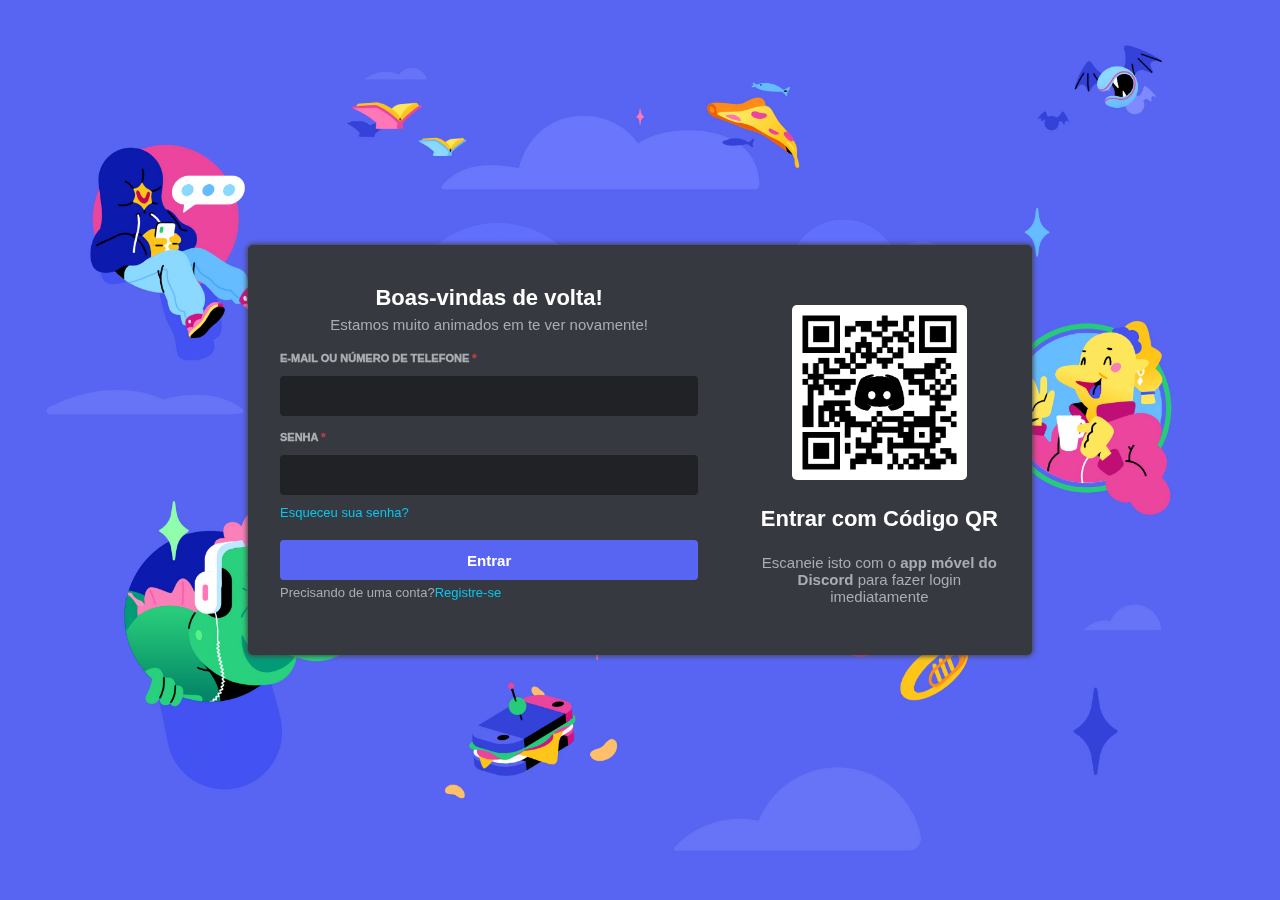
==== Discord/index.html @ 3cd926e1 "Add files via upload" ====
<!DOCTYPE html>
<html lang="pt-br">
<head>
    <meta charset="UTF-8">
    <meta http-equiv="X-UA-Compatible" content="IE=edge">
    <meta name="viewport" content="width=device-width, initial-scale=1.0">
    <link rel="stylesheet" href="style.css">
    <link rel="shortcut icon" href="imagens/discord icon.png" type="image/x-icon">
    <title>Discord</title>
</head>
<body>
    <img id="plano_fundo" src="imagens/plano de fundo disc.png" alt="Plano de fundo discord">
    <div class="login">
        <div class="entrar">
            <p id="titulo">Boas-vindas de volta!</p>
            <p id="sub_titulo">Estamos muito animados em te ver novamente!</p>
            <div class="dados">
                <label class="form" for="email">E-MAIL OU NÚMERO DE TELEFONE <strong>*</strong></label>
                <input class="entry" type="email">

                <label class="form" id="senha" for="senha">SENHA <strong>*</strong></label>
                <input class="entry" type="password">
            </div>
            <a id="esquecer" href="#">Esqueceu sua senha?</a>
            <div>
                <button id="button">Entrar</button>
                <p id="registrar">Precisando de uma conta?<a href="#">Registre-se</a></p>
            </div>
        </div>
        <div id="space">

        </div>
        <div class="qrcode">
            <img id="qrcode" src="imagens/qr code2.png" alt="QR Code">
            <div>
                <p id="cod">Entrar com Código QR</p>
                <p id="escan">Escaneie isto com o <strong>app móvel do Discord</strong> para fazer login imediatamente</p>
            </div>
        </div>
    </div>
</body>
</html>


<!-- Referências: -->
<!-- Plano de fundo: https://wall.alphacoders.com/by_sub_category.php?id=288161&name=Discord+Pap%C3%A9is+de+Parede&lang=Portuguese -->
<!-- QR Code: https://discord.com/login?redirect_to=%2Fchannels%2F%40me -->

<!-- Design reference: Discord (https://discord.com/login?redirect_to=%2Fchannels%2F%40me) -->
---- Discord/style.css ----
html{
    background-color: #5865F2;
    font-family: "gg sans","Noto Sans","Helvetica Neue",Helvetica,Arial,sans-serif;
}

#plano_fundo{
    position: fixed;
    width: 100%;
    z-index: -1;
}

.login{
    padding: 40px 32px;
    position: fixed;
    top: 0;
    bottom: 0;
    left: 0;
    right: 0;
    display: flex;
    justify-content: center;
    background-color: #36393F;
    border-radius: 5px;
    box-shadow: 0px 0px 5px 1px #424242;
    width: 720px;
    height: 330px;
    margin: auto;
}

#titulo{
    text-align: center;
    margin-top: 0px;
    margin-bottom: 0px;
    font-size: 22px;
    font-weight: bold;
    color: white;
}

#sub_titulo{
    text-align: center;
    margin-top: 5px;
    font-size: 15px;
    color: #AAACB0;
}

.form{
    display: inline-block;
    font-size: 11px;
    font-weight: 1000;
    color: #AAACB0;
}

.entry{
    margin-top: 10px;
    padding: 0px 10px;
    width: 100%;
    box-sizing: border-box;
    height: 40px;
    border-radius: 4px;
    background-color: #202225;
    border: none;
    font-size: 15px;
    color: rgba(255, 255, 255, 0.808);
}
.form > strong{
    color: #B33F43;
}

#senha{
    margin-top: 15px;
}

#esquecer{
    display: inline-block;
    font-size: 13px;
    margin: 10px 0px;
    color: #05C7F2;
    text-decoration: none;
}

#button{
    margin-top: 10px;
    font-size: 15px;
    font-weight: bold;
    color: white;
    background-color: #5865F2;
    border: none;
    border-radius: 4px;
    width: 100%;
    height: 40px;
}

#registrar{
    display: inline-block;
    margin-top: 5px;
    font-size: 13px;
    color: #AAACB0;
}
#registrar > a{
    display: inline-block;
    margin: 0px;
    text-decoration: none;
    color: #05C7F2;
}
#space{
    width: 100px;
}

.qrcode{
    margin-top: 20px;
    width: 400px;
    text-align: center;
}

#qrcode{
    background-color: white;
    border-radius: 5px;
    width: 175px;
}

#cod{
    font-weight: bold;
    font-size: 22px;
    color: white;
}

#escan{
    font-size: 15px;
    color: #AAACB0;
}
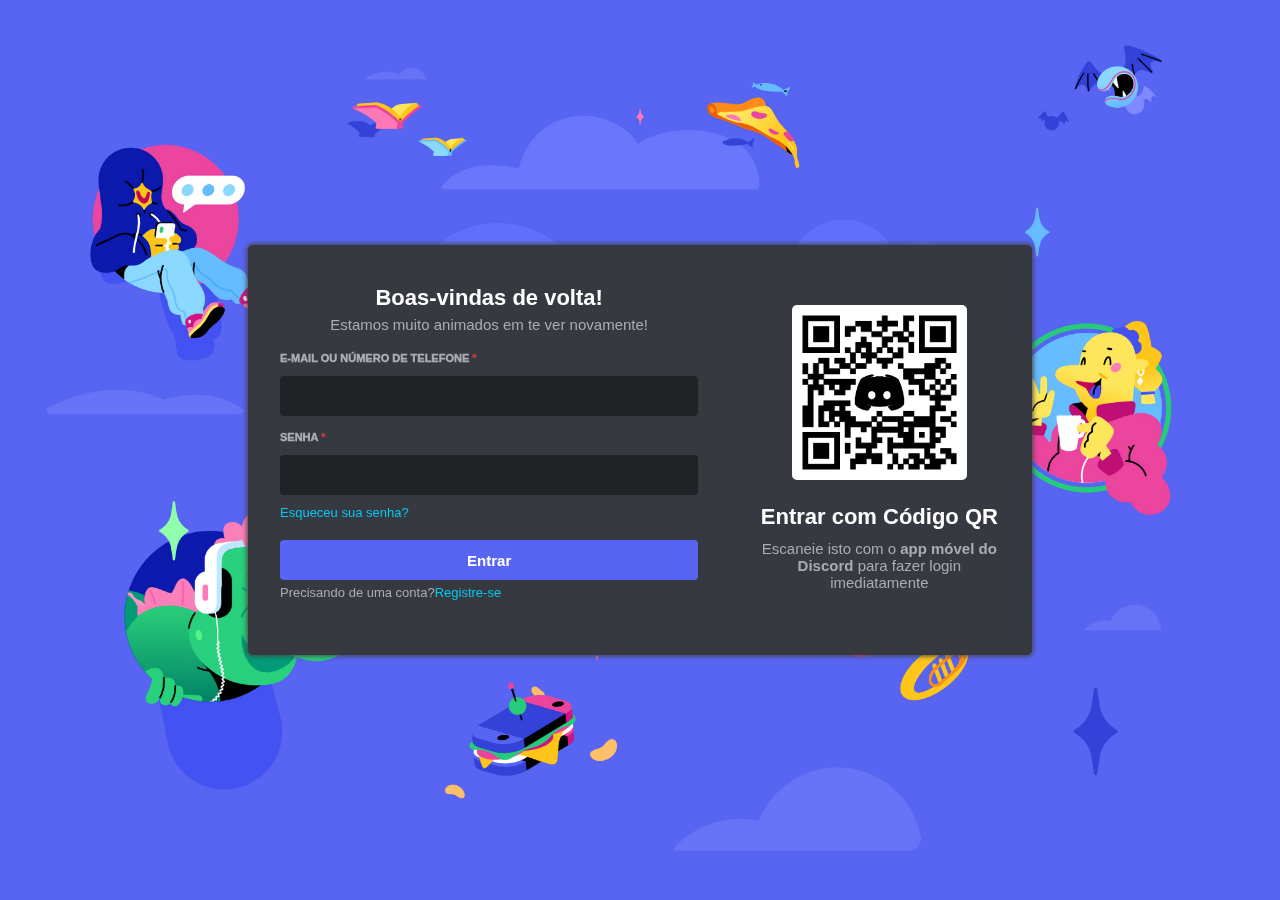
==== commit db86fca0: "Add files via upload" ====
--- a/Discord/index.html
+++ b/Discord/index.html
@@ -43,6 +43,7 @@
 
 
 <!-- Referências: -->
+<!-- Icon reference: (https://icons8.com/icons/set/discord) -->
 <!-- Plano de fundo: https://wall.alphacoders.com/by_sub_category.php?id=288161&name=Discord+Pap%C3%A9is+de+Parede&lang=Portuguese -->
 <!-- QR Code: https://discord.com/login?redirect_to=%2Fchannels%2F%40me -->
 
--- a/Discord/style.css
+++ b/Discord/style.css
@@ -87,6 +87,13 @@
     border-radius: 4px;
     width: 100%;
     height: 40px;
+    transition: 0.2s;
+}
+#button:hover{
+    background-color: #4b55c2;
+}
+#button:active{
+    background-color: #353c8a;
 }
 
 #registrar{
@@ -118,12 +125,17 @@
 }
 
 #cod{
+    display: inline-block;
+    margin-top: 20px;
+    margin-bottom: 0px;
     font-weight: bold;
     font-size: 22px;
     color: white;
 }
 
 #escan{
+    display: inline-block;
+    margin-top: 10px;
     font-size: 15px;
     color: #AAACB0;
 }
